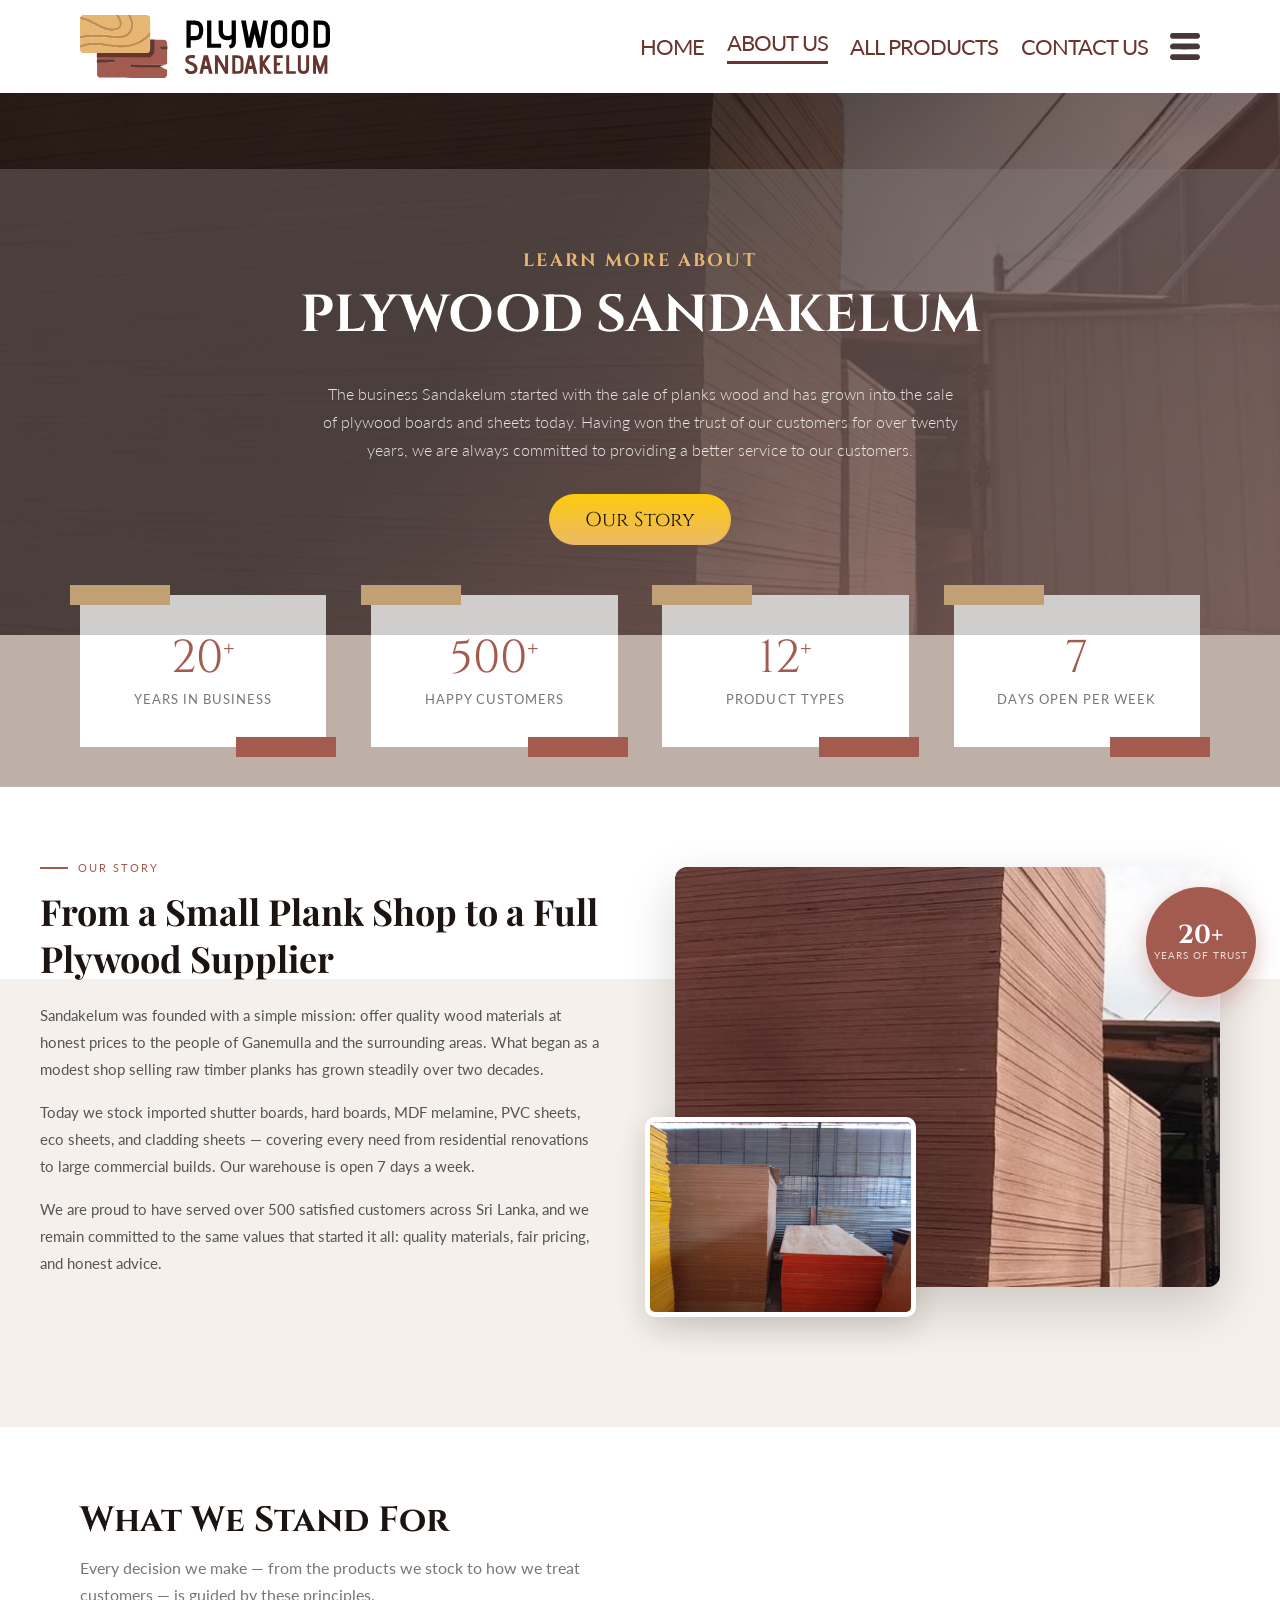
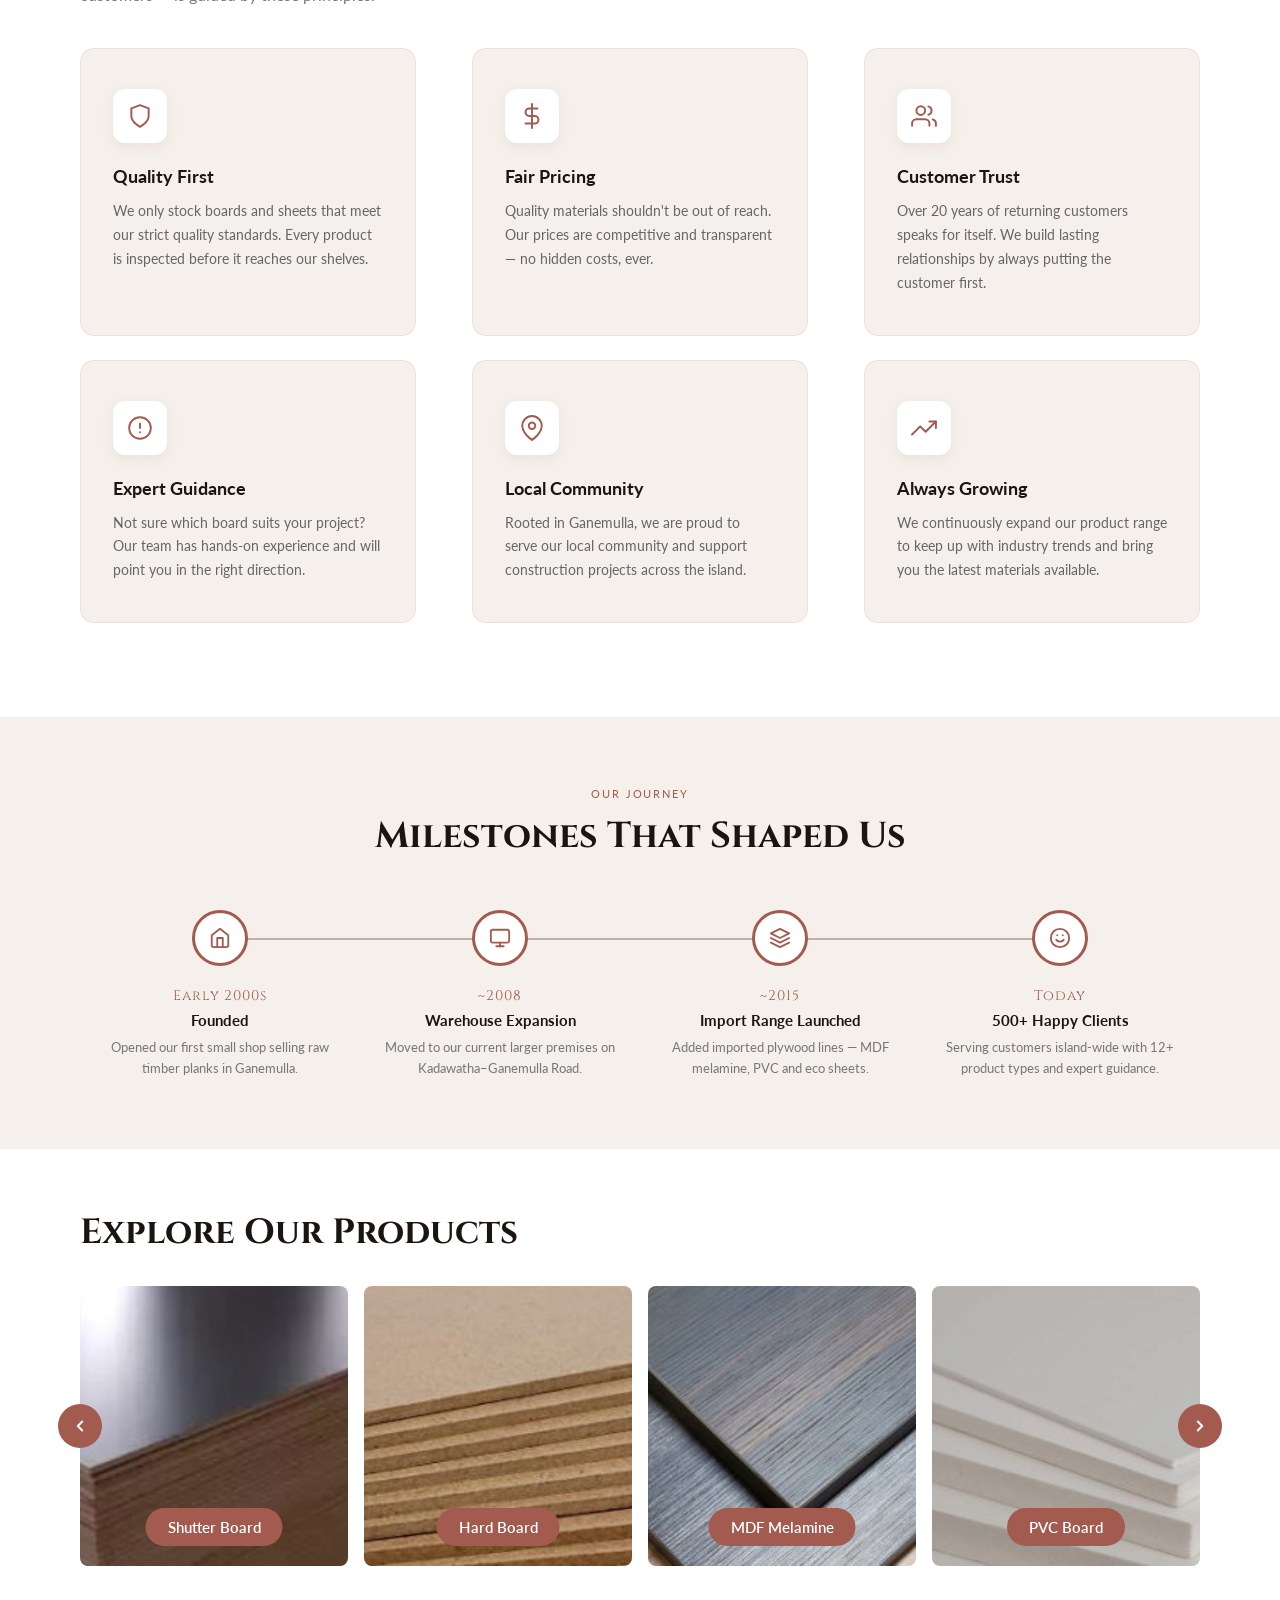
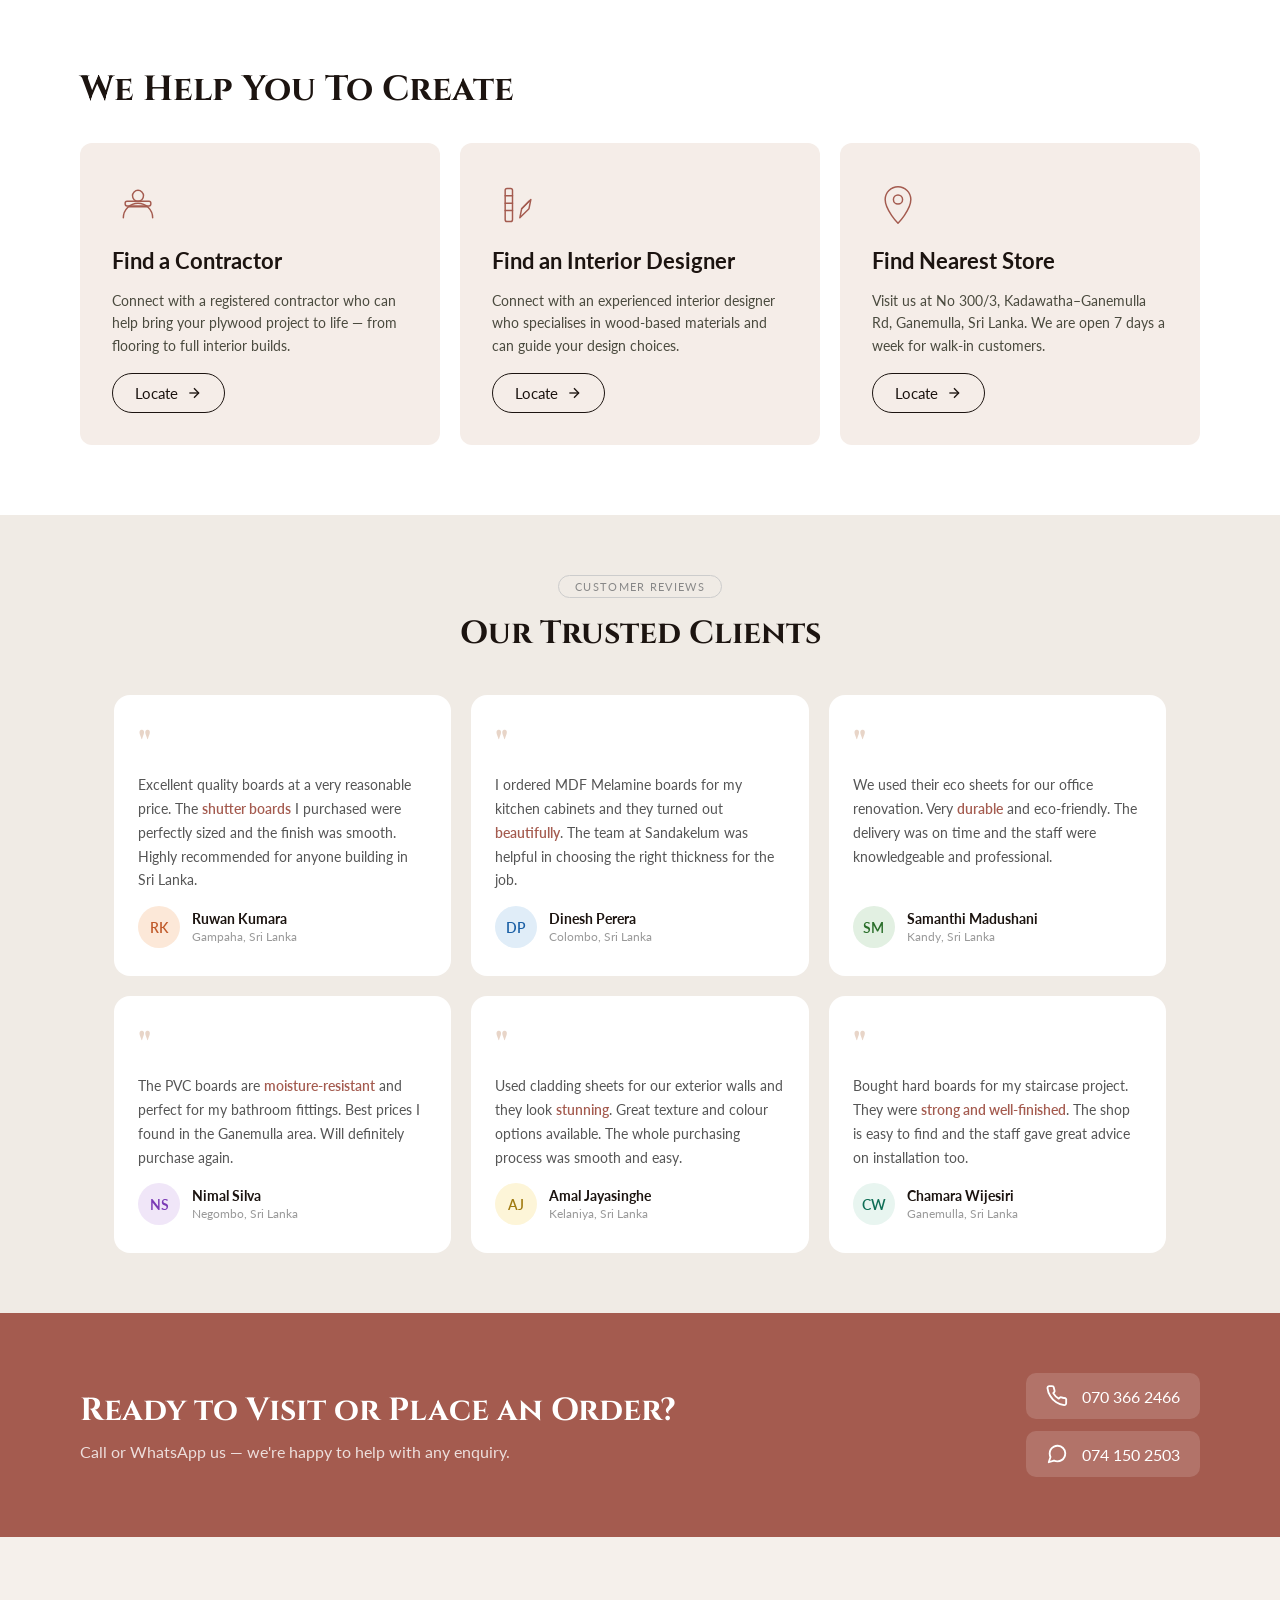
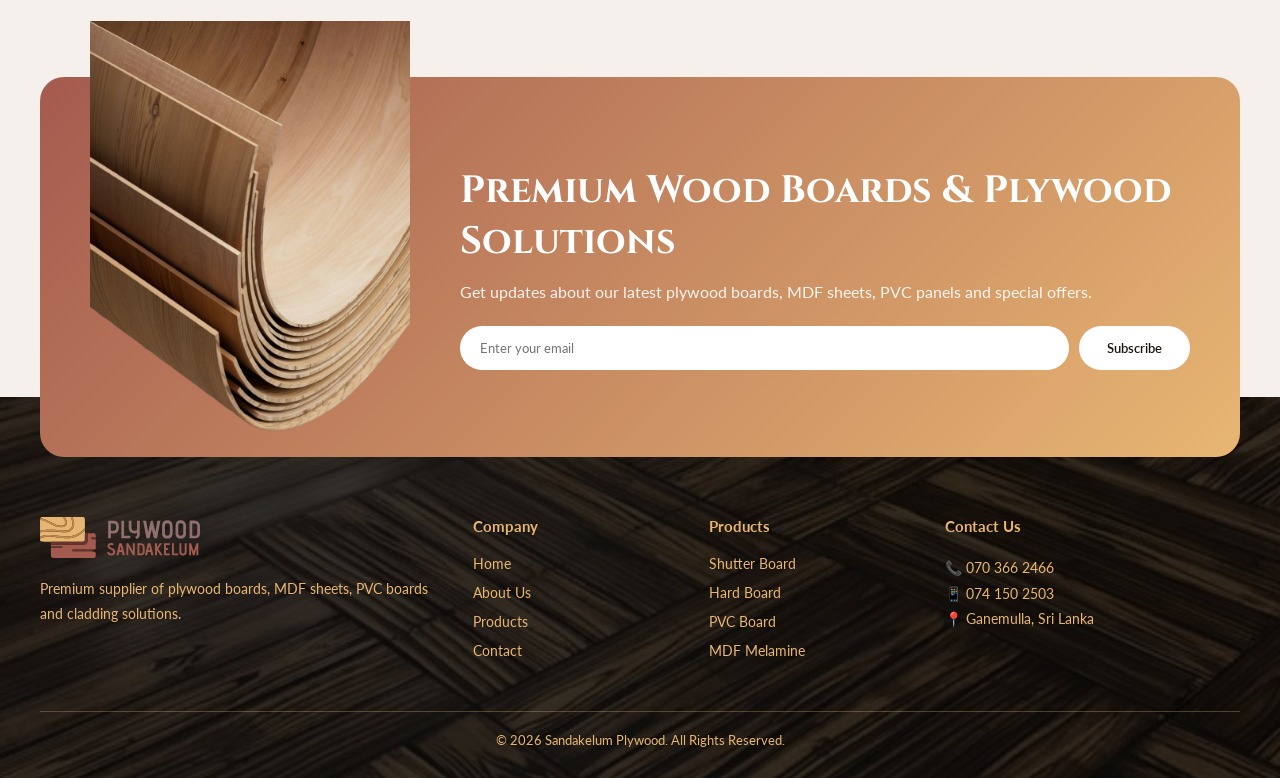
==== about-us.html @ fb245cd4 "latest code." ====
<!doctype html>
<html lang="en">
  <head>
    <meta charset="UTF-8" />
    <meta name="viewport" content="width=device-width, initial-scale=1.0" />
    <title>About Us — Sandakelum Plywood</title>
    <link rel="preconnect" href="https://fonts.googleapis.com" />
    <link rel="preconnect" href="https://fonts.gstatic.com" crossorigin />
    <link
      href="https://fonts.googleapis.com/css2?family=Playfair+Display:wght@500;700&family=Lato:wght@300;400;700&family=Cinzel:wght@600&display=swap"
      rel="stylesheet"
    />
    <link rel="stylesheet" href="common.css" />
    <style>
      :root {
        --font1: "Lato", sans-serif;
        --font2: "Playfair Display", serif;
        --font3: "Cinzel", serif;
        --brown-dark: #1c1410;
        --brown-mid: #a45b4f;
        --brown-light: #beb0a7;
        --gold: #e8b673;
        --gold-bright: #fcc90c;
        --cream: #f5f0eb;
      }
      *,
      *::before,
      *::after {
        box-sizing: border-box;
        margin: 0;
        padding: 0;
      }
      body {
        font-family: var(--font1);
      }
      .wrapper {
        max-width: 1200px;
        margin: 0 auto;
        padding: 0 40px;
      }

      /* ── HEADER (identical to index) ── */
      /* header {
        background: rgba(28, 20, 16, 0.92);
        backdrop-filter: blur(10px);
        -webkit-backdrop-filter: blur(10px);
        position: fixed;
        top: 0;
        left: 0;
        right: 0;
        z-index: 100;
        border-bottom: 1px solid rgba(232, 182, 115, 0.2);
      }
      #headerId {
        display: flex;
        align-items: center;
        justify-content: space-between;
        padding: 14px 40px;
      }
      #logo {
        height: 48px;
      }
      #navMenu {
        display: flex;
        align-items: center;
        gap: 6px;
      }
      #navMenu a {
        font-family: var(--font1);
        font-size: 15px;
        color: rgba(255, 255, 255, 0.78);
        text-decoration: none;
        padding: 8px 16px;
        border-radius: 6px;
        transition:
          color 0.2s,
          background 0.2s;
      }
      #navMenu a:hover {
        color: var(--gold);
        background: rgba(232, 182, 115, 0.1);
      }
      #navMenu a.active {
        color: var(--gold);
      }
      #navMenu img {
        display: none;
        cursor: pointer;
        width: 28px;
      }
      #mobileMenu {
        display: none;
        flex-direction: column;
        background: rgba(28, 20, 16, 0.97);
        padding: 16px 20px 24px;
        border-top: 1px solid rgba(232, 182, 115, 0.15);
      }
      #mobileMenu a {
        font-family: var(--font1);
        font-size: 16px;
        color: rgba(255, 255, 255, 0.82);
        text-decoration: none;
        padding: 12px 0;
        border-bottom: 1px solid rgba(255, 255, 255, 0.06);
        transition: color 0.2s;
      }
      #mobileMenu a:hover {
        color: var(--gold);
      }
      #mobileMenu.open {
        display: flex;
      }
      @media (max-width: 820px) {
        #navMenu a:not(.none) {
          display: none;
        }
        #navMenu img {
          display: block;
        }
        #headerId {
          padding: 14px 20px;
        }
        .wrapper {
          padding: 0 20px;
        }
      } */

      /* ── HERO — matches index head section feel ── */
      #head {
        background: url("images/sandakelum-plywood-wareshouse.jpg") center/cover
          no-repeat;
        position: relative;
      }
      #head::before {
        content: "";
        position: absolute;
        inset: 0;
        background: linear-gradient(
          135deg,
          rgba(28, 20, 16, 0.82) 40%,
          rgba(164, 91, 79, 0.5) 100%
        );
      }
      #navSpacer {
        height: 76px;
      }
      #main {
        padding: 80px 0 90px;
        position: relative;
        z-index: 1;
      }
      #mainId {
        text-align: center;
      }
      #mainId h1 {
        font-size: clamp(28px, 5vw, 52px);
        text-transform: uppercase;
        font-family: var(--font3);
        color: white;
        line-height: 1.3;
      }
      #mainId h1::before {
        content: "Learn More About";
        display: block;
        font-size: clamp(14px, 2vw, 18px);
        color: var(--gold);
        letter-spacing: 0.12em;
        margin-bottom: 10px;
      }
      #mainId > p {
        margin: 30px auto;
        font-family: var(--font1);
        font-weight: 300;
        color: rgba(255, 255, 255, 0.85);
        max-width: 640px;
        line-height: 1.75;
        font-size: 16px;
      }
      #mainId > button {
        background: linear-gradient(#fdca0d, #ebb965);
        padding: 12px 36px;
        border: none;
        border-radius: 30px;
        font-family: var(--font3);
        font-size: 20px;
        cursor: pointer;
        color: var(--brown-dark);
      }

      /* ── STATS BAR ── */
      #fourCard {
        background: var(--brown-light);
      }
      #fourCardId {
        display: flex;
        flex-wrap: wrap;
        justify-content: space-between;
      }
      .cards {
        background: white;
        width: 22%;
        display: flex;
        flex-direction: column;
        align-items: center;
        text-align: center;
        padding: 40px 20px;
        position: relative;
        top: -40px;
      }
      .cards::before {
        content: "";
        position: absolute;
        background: var(--gold);
        width: 100px;
        height: 20px;
        top: -10px;
        left: -10px;
        transition: 1s all;
      }
      .cards::after {
        content: "";
        position: absolute;
        background: var(--brown-mid);
        width: 100px;
        height: 20px;
        bottom: -10px;
        right: -10px;
        transition: 1s all;
      }
      .cards:hover::before {
        width: 280px;
      }
      .cards:hover::after {
        width: 280px;
      }
      .stat-num {
        font-family: var(--font3);
        font-size: 46px;
        color: var(--brown-mid);
        line-height: 1;
        margin-bottom: 6px;
      }
      .stat-num sup {
        font-size: 24px;
      }
      .stat-label {
        font-family: var(--font1);
        font-size: 13px;
        letter-spacing: 0.08em;
        text-transform: uppercase;
        color: #777;
        margin-top: 4px;
      }
      @media (max-width: 1050px) {
        .cards {
          width: 45%;
          margin-bottom: 40px;
        }
      }
      @media (max-width: 550px) {
        .cards {
          width: 95%;
        }
      }

      /* ── OUR STORY — two column (like whyPlywood) ── */
      #ourStory {
        background: linear-gradient(0deg, var(--cream) 70%, white 30%);
        padding-bottom: 60px;
      }
      #ourStoryId {
        display: grid;
        grid-template-columns: 1fr 1fr;
        gap: 70px;
        align-items: center;
        padding: 60px 0;
      }
      .story-eyebrow {
        font-family: var(--font1);
        font-size: 11px;
        letter-spacing: 0.18em;
        text-transform: uppercase;
        color: var(--brown-mid);
        display: flex;
        align-items: center;
        gap: 10px;
        margin-bottom: 14px;
      }
      .story-eyebrow::before {
        content: "";
        display: block;
        width: 28px;
        height: 2px;
        background: var(--brown-mid);
      }
      .story-left h2 {
        font-family: var(--font2);
        font-size: clamp(24px, 3vw, 36px);
        line-height: 1.3;
        margin-bottom: 20px;
        color: var(--brown-dark);
      }
      .story-left p {
        font-family: var(--font1);
        font-size: 15px;
        line-height: 1.8;
        color: #555;
        margin-bottom: 16px;
      }
      .story-right {
        position: relative;
        padding: 20px 20px 20px 0;
      }
      .story-img-main {
        width: 100%;
        border-radius: 12px;
        box-shadow: 0 20px 50px rgba(28, 20, 16, 0.18);
        display: block;
        object-fit: cover;
        height: 420px;
      }
      .story-img-accent {
        position: absolute;
        bottom: -10px;
        left: -30px;
        width: 48%;
        border-radius: 10px;
        border: 5px solid white;
        box-shadow: 0 12px 30px rgba(28, 20, 16, 0.15);
        object-fit: cover;
        height: 200px;
      }
      .story-badge {
        position: absolute;
        top: 40px;
        right: -16px;
        background: var(--brown-mid);
        color: white;
        border-radius: 50%;
        width: 110px;
        height: 110px;
        display: flex;
        flex-direction: column;
        align-items: center;
        justify-content: center;
        box-shadow: 0 8px 24px rgba(164, 91, 79, 0.35);
        text-align: center;
      }
      .story-badge strong {
        font-family: var(--font3);
        font-size: 26px;
        line-height: 1;
      }
      .story-badge span {
        font-family: var(--font1);
        font-size: 10px;
        letter-spacing: 0.1em;
        text-transform: uppercase;
        color: rgba(255, 255, 255, 0.8);
      }
      @media (max-width: 900px) {
        #ourStoryId {
          grid-template-columns: 1fr;
          gap: 50px;
        }
        .story-img-main {
          height: 320px;
        }
        .story-badge {
          right: 10px;
        }
      }

      /* ── WHY PLYWOOD ── */
      #whyCards {
        background: white;
        padding: 70px 0;
      }
      #whyCardsId {
        display: flex;
        flex-wrap: wrap;
        justify-content: space-between;
      }
      .why-card-item {
        background: var(--cream);
        width: 30%;
        display: flex;
        flex-direction: column;
        align-items: flex-start;
        text-align: left;
        padding: 40px 32px;
        border-radius: 14px;
        margin-bottom: 24px;
        border: 1px solid rgba(164, 91, 79, 0.1);
        position: relative;
        overflow: hidden;
        transition:
          transform 0.25s,
          box-shadow 0.25s;
      }
      .why-card-item::after {
        content: "";
        position: absolute;
        bottom: 0;
        left: 0;
        right: 0;
        height: 4px;
        background: linear-gradient(90deg, var(--gold), var(--brown-mid));
        transform: scaleX(0);
        transform-origin: left;
        transition: transform 0.35s;
      }
      .why-card-item:hover {
        transform: translateY(-6px);
        box-shadow: 0 16px 40px rgba(164, 91, 79, 0.12);
      }
      .why-card-item:hover::after {
        transform: scaleX(1);
      }
      .why-icon {
        width: 54px;
        height: 54px;
        border-radius: 12px;
        background: white;
        display: flex;
        align-items: center;
        justify-content: center;
        margin-bottom: 22px;
        box-shadow: 0 4px 12px rgba(164, 91, 79, 0.1);
      }
      .why-icon svg {
        width: 26px;
        height: 26px;
        stroke: var(--brown-mid);
        fill: none;
        stroke-width: 1.8;
        stroke-linecap: round;
        stroke-linejoin: round;
      }
      .why-card-item h3 {
        font-family: var(--font1);
        font-size: 18px;
        font-weight: 700;
        color: var(--brown-dark);
        margin-bottom: 12px;
      }
      .why-card-item p {
        font-family: var(--font1);
        font-size: 14px;
        color: #666;
        line-height: 1.7;
      }
      @media (max-width: 900px) {
        .why-card-item {
          width: 47%;
        }
      }
      @media (max-width: 580px) {
        .why-card-item {
          width: 100%;
        }
      }

      /* ── TIMELINE ── */
      #timeline {
        background: var(--cream);
        padding: 70px 0;
      }
      #timelineInner {
        text-align: center;
      }
      .section-eyebrow-center {
        font-family: var(--font1);
        font-size: 11px;
        letter-spacing: 0.18em;
        text-transform: uppercase;
        color: var(--brown-mid);
        margin-bottom: 12px;
      }
      #timelineInner h1 {
        font-family: var(--font3);
        font-size: clamp(24px, 3vw, 36px);
        color: var(--brown-dark);
        margin-bottom: 50px;
      }
      .tl-track {
        position: relative;
        display: grid;
        grid-template-columns: repeat(4, 1fr);
      }
      .tl-track::before {
        content: "";
        position: absolute;
        top: 28px;
        left: 12.5%;
        right: 12.5%;
        height: 2px;
        background: var(--brown-light);
        z-index: 0;
      }
      .tl-item {
        position: relative;
        z-index: 1;
        display: flex;
        flex-direction: column;
        align-items: center;
        padding: 0 16px;
      }
      .tl-dot {
        width: 56px;
        height: 56px;
        border-radius: 50%;
        background: white;
        border: 3px solid var(--brown-mid);
        display: flex;
        align-items: center;
        justify-content: center;
        margin-bottom: 20px;
        transition:
          background 0.3s,
          border-color 0.3s;
      }
      .tl-dot svg {
        width: 22px;
        height: 22px;
        stroke: var(--brown-mid);
        fill: none;
        stroke-width: 2;
        stroke-linecap: round;
        stroke-linejoin: round;
      }
      .tl-item:hover .tl-dot {
        background: var(--brown-mid);
      }
      .tl-item:hover .tl-dot svg {
        stroke: white;
      }
      .tl-year {
        font-family: var(--font3);
        font-size: 14px;
        color: var(--brown-mid);
        letter-spacing: 0.06em;
        margin-bottom: 6px;
      }
      .tl-title {
        font-family: var(--font1);
        font-size: 15px;
        font-weight: 700;
        color: var(--brown-dark);
        margin-bottom: 8px;
      }
      .tl-desc {
        font-family: var(--font1);
        font-size: 13px;
        color: #777;
        line-height: 1.6;
      }
      @media (max-width: 750px) {
        .tl-track {
          grid-template-columns: 1fr 1fr;
          gap: 36px;
        }
        .tl-track::before {
          display: none;
        }
      }
      @media (max-width: 480px) {
        .tl-track {
          grid-template-columns: 1fr;
        }
      }

      /* ── EXPLORE (same as index slider) ── */
      #exploreProducts {
        background: white;
        padding: 60px 0 50px;
      }
      #exploreProducts > .wrapper > h1 {
        font-family: var(--font3);
        font-size: 35px;
        margin-bottom: 30px;
        color: var(--brown-dark);
      }
      .slider-wrap {
        position: relative;
      }
      .slider-track-outer {
        overflow: hidden;
        border-radius: 4px;
      }
      .slider-track {
        display: flex;
        gap: 16px;
        transition: transform 0.45s ease;
        will-change: transform;
      }
      .slide {
        flex: 0 0 calc(25% - 12px);
        min-width: 0;
        position: relative;
        border-radius: 8px;
        overflow: hidden;
        cursor: pointer;
      }
      .slide img {
        width: 100%;
        height: 280px;
        object-fit: cover;
        display: block;
        transition: transform 0.5s;
      }
      .slide:hover img {
        transform: scale(1.05);
      }
      .slide-label {
        position: absolute;
        bottom: 20px;
        left: 50%;
        transform: translateX(-50%);
        background: var(--brown-mid);
        color: white;
        font-family: var(--font1);
        font-size: 15px;
        font-weight: 600;
        padding: 10px 22px;
        border-radius: 30px;
        white-space: nowrap;
        text-align: center;
      }
      .slider-btn {
        position: absolute;
        top: 50%;
        transform: translateY(-50%);
        width: 44px;
        height: 44px;
        border-radius: 50%;
        background: var(--brown-mid);
        border: none;
        cursor: pointer;
        display: flex;
        align-items: center;
        justify-content: center;
        z-index: 10;
        transition: background 0.2s;
      }
      .slider-btn:hover {
        background: var(--brown-dark);
      }
      .slider-btn.prev {
        left: -22px;
      }
      .slider-btn.next {
        right: -22px;
      }
      .slider-btn svg {
        width: 18px;
        height: 18px;
        fill: none;
        stroke: white;
        stroke-width: 2.5;
        stroke-linecap: round;
        stroke-linejoin: round;
      }
      @media (max-width: 900px) {
        .slide {
          flex: 0 0 calc(50% - 8px);
        }
      }
      @media (max-width: 600px) {
        .slide {
          flex: 0 0 100%;
        }
        .slider-btn.prev {
          left: 4px;
        }
        .slider-btn.next {
          right: 4px;
        }
      }

      /* ── HELP SECTION ── */
      #weHelp {
        background: white;
        padding: 50px 0 70px;
      }
      #weHelp > .wrapper > h1 {
        font-family: var(--font3);
        font-size: 35px;
        margin-bottom: 30px;
        color: var(--brown-dark);
      }
      .help-grid {
        display: flex;
        gap: 20px;
        flex-wrap: wrap;
      }
      .help-card {
        flex: 1;
        min-width: 260px;
        background: #f5ede8;
        border-radius: 12px;
        padding: 36px 32px 32px;
        display: flex;
        flex-direction: column;
        gap: 16px;
        transition: box-shadow 0.25s;
      }
      .help-card:hover {
        box-shadow: 0 8px 28px rgba(164, 91, 79, 0.15);
      }
      .help-icon {
        width: 52px;
        height: 52px;
        display: flex;
        align-items: center;
        justify-content: center;
      }
      .help-icon svg {
        width: 44px;
        height: 44px;
        stroke: var(--brown-mid);
        fill: none;
        stroke-width: 1.6;
        stroke-linecap: round;
        stroke-linejoin: round;
      }
      .help-card h2 {
        font-family: var(--font1);
        font-size: 22px;
        font-weight: 700;
        color: var(--brown-dark);
        line-height: 1.25;
      }
      .help-card p {
        font-family: var(--font1);
        font-size: 14px;
        line-height: 1.6;
        color: #4a4a3e;
        flex: 1;
      }
      .help-btn {
        display: inline-flex;
        align-items: center;
        gap: 8px;
        border: 1.5px solid var(--brown-dark);
        background: transparent;
        color: var(--brown-dark);
        font-family: var(--font1);
        font-size: 15px;
        padding: 10px 22px;
        border-radius: 30px;
        cursor: pointer;
        text-decoration: none;
        width: fit-content;
        transition:
          background 0.2s,
          color 0.2s;
      }
      .help-btn:hover {
        background: var(--brown-dark);
        color: white;
      }
      .help-btn svg {
        width: 16px;
        height: 16px;
        stroke: currentColor;
        fill: none;
        stroke-width: 2;
      }
      @media (max-width: 600px) {
        .help-grid {
          flex-direction: column;
        }
      }

      /* ── TESTIMONIALS ── */
      #testimonials {
        background: #f0ebe5;
        padding: 60px 0;
      }
      .testi-wrap {
        max-width: 1100px;
        margin: 0 auto;
        padding: 0 24px;
      }
      .testi-eyebrow {
        display: flex;
        justify-content: center;
        margin-bottom: 14px;
      }
      .testi-badge {
        font-size: 11px;
        letter-spacing: 0.12em;
        text-transform: uppercase;
        border: 1px solid #ccc;
        color: #888;
        padding: 4px 16px;
        border-radius: 30px;
        font-family: var(--font1);
      }
      .testi-heading {
        text-align: center;
        font-family: var(--font3);
        font-size: 32px;
        font-weight: 700;
        color: var(--brown-dark);
        margin-bottom: 40px;
      }
      .testi-grid {
        display: grid;
        grid-template-columns: repeat(3, 1fr);
        gap: 20px;
      }
      .testi-card {
        background: white;
        border-radius: 16px;
        padding: 28px 24px;
        display: flex;
        flex-direction: column;
        gap: 14px;
      }
      .testi-quote {
        font-size: 36px;
        font-weight: 700;
        color: #e8d5c8;
        line-height: 1;
        font-family: var(--font2);
      }
      .testi-body {
        font-family: var(--font1);
        font-size: 14px;
        line-height: 1.7;
        color: #555;
        flex: 1;
      }
      .testi-body .highlight {
        color: var(--brown-mid);
        font-weight: 600;
      }
      .testi-footer {
        display: flex;
        align-items: center;
        gap: 12px;
        margin-top: auto;
      }
      .testi-av {
        width: 42px;
        height: 42px;
        border-radius: 50%;
        display: flex;
        align-items: center;
        justify-content: center;
        font-size: 14px;
        font-weight: 600;
        font-family: var(--font1);
        flex-shrink: 0;
      }
      .testi-name {
        font-family: var(--font1);
        font-size: 14px;
        font-weight: 700;
        color: var(--brown-dark);
      }
      .testi-handle {
        font-family: var(--font1);
        font-size: 12px;
        color: #999;
        margin-top: 2px;
      }
      @media (max-width: 950px) {
        .testi-grid {
          grid-template-columns: repeat(2, 1fr);
        }
      }
      @media (max-width: 600px) {
        .testi-grid {
          grid-template-columns: 1fr;
        }
      }

      /* ── CTA BANNER ── */
      #ctaBanner {
        background: var(--brown-mid);
        padding: 60px 0;
      }
      #ctaBannerId {
        display: flex;
        align-items: center;
        justify-content: space-between;
        flex-wrap: wrap;
        gap: 30px;
      }
      #ctaBannerId > div > h2 {
        font-family: var(--font3);
        font-size: 32px;
        color: white;
        margin-bottom: 10px;
      }
      #ctaBannerId > div > p {
        font-family: var(--font1);
        font-size: 16px;
        color: rgba(255, 255, 255, 0.8);
      }
      .cta-contacts {
        display: flex;
        flex-direction: column;
        gap: 12px;
      }
      .cta-row {
        display: flex;
        align-items: center;
        gap: 14px;
        background: rgba(255, 255, 255, 0.15);
        border-radius: 10px;
        padding: 12px 20px;
        text-decoration: none;
        color: white;
        transition: background 0.25s;
      }
      .cta-row:hover {
        background: rgba(255, 255, 255, 0.28);
      }
      .cta-row svg {
        width: 22px;
        height: 22px;
        stroke: white;
        fill: none;
        stroke-width: 2;
        stroke-linecap: round;
        stroke-linejoin: round;
        flex-shrink: 0;
      }
      .cta-row span {
        font-family: var(--font1);
        font-size: 16px;
      }
      @media (max-width: 640px) {
        #ctaBannerId {
          flex-direction: column;
          align-items: flex-start;
        }
      }

      /* ── NEWSLETTER (identical to index) ── */
      #newsletter {
        background: var(--cream);
        padding: 80px 20px 0;
      }
      .newsletter-card {
        max-width: 1200px;
        margin: auto;
        background: linear-gradient(135deg, var(--brown-mid), var(--gold));
        border-radius: 24px;
        padding: 50px;
        display: flex;
        align-items: center;
        justify-content: space-between;
        gap: 50px;
        color: white;
        position: relative;
        top: 60px;
        z-index: 10;
        height: 380px;
      }
      .newsletter-image img {
        width: 320px;
        max-width: 100%;
      }
      .newsletter-content {
        flex: 1;
      }
      .newsletter-content h2 {
        font-size: 38px;
        margin-bottom: 15px;
        font-family: var(--font3);
      }
      .newsletter-content p {
        margin-bottom: 25px;
        opacity: 0.9;
        font-family: var(--font1);
      }
      .newsletter-form {
        display: flex;
        gap: 10px;
      }
      .newsletter-form input {
        flex: 1;
        padding: 14px 20px;
        border: none;
        border-radius: 30px;
        outline: none;
        font-family: var(--font1);
      }
      .newsletter-form button {
        padding: 14px 28px;
        border: none;
        border-radius: 30px;
        background: white;
        cursor: pointer;
        font-weight: 600;
        font-family: var(--font1);
        color: var(--brown-dark);
      }
      @media (max-width: 768px) {
        .newsletter-card {
          flex-direction: column;
          text-align: center;
          padding: 30px;
          height: auto;
        }
        .newsletter-form {
          flex-direction: column;
        }
        .newsletter-image {
          display: none;
        }
      }

      /* ── FOOTER (identical to index) ── */
      .modern-footer {
        background: url("images/plywood-dark-bg.jpg") center/cover no-repeat;
        color: var(--gold);
        padding: 120px 40px 30px;
      }
      .footer-grid {
        max-width: 1200px;
        margin: auto;
        display: grid;
        grid-template-columns: 2fr 1fr 1fr 1.5fr;
        gap: 40px;
      }
      .footer-grid h4 {
        margin-bottom: 20px;
        font-family: var(--font1);
        font-size: 15px;
      }
      .footer-grid a {
        display: block;
        color: var(--gold);
        text-decoration: none;
        margin-bottom: 12px;
        font-family: var(--font1);
        font-size: 14px;
      }
      .footer-grid p {
        color: var(--gold);
        line-height: 1.8;
        font-family: var(--font1);
        font-size: 14px;
      }
      .footer-logo {
        width: 160px;
        margin-bottom: 15px;
      }
      .footer-bottom {
        max-width: 1200px;
        margin: 40px auto 0;
        padding-top: 20px;
        border-top: 1px solid rgba(232, 182, 115, 0.3);
        text-align: center;
        color: var(--gold);
        font-family: var(--font1);
        font-size: 13px;
      }
      @media (max-width: 768px) {
        .footer-grid {
          grid-template-columns: 1fr;
          text-align: center;
        }
      }
    </style>
  </head>
  <body>
    <!-- ══ HEADER ══ -->
    <header>
      <div id="headerId" class="wrapper">
        <img id="logo" src="images/logo.svg" alt="Logo" />
        <div id="menu">
          <nav id="navMenu">
            <a class="none" href="index.html"> Home </a>
            <a class="active none" href="about-us.html">About Us</a>
            <a class="none" href="all-products.html">All Products</a>
            <a class="none" href="contact-us.html">Contact Us</a>
            <img src="images/menu.svg" alt="Menu" />
          </nav>
        </div>
      </div>
    </header>

    <!-- ══ HERO ══ -->
    <section id="head">
      <div id="navSpacer"></div>
      <div id="main">
        <div id="mainId" class="wrapper">
          <h1>Plywood Sandakelum</h1>
          <p>
            The business Sandakelum started with the sale of planks wood and has
            grown into the sale of plywood boards and sheets today. Having won
            the trust of our customers for over twenty years, we are always
            committed to providing a better service to our customers.
          </p>
          <button>Our Story</button>
        </div>
      </div>
    </section>

    <!-- ══ STATS (four-card style from index) ══ -->
    <section id="fourCard">
      <div id="fourCardId" class="wrapper">
        <div class="cards">
          <div class="stat-num">20<sup>+</sup></div>
          <div class="stat-label">Years in Business</div>
        </div>
        <div class="cards">
          <div class="stat-num">500<sup>+</sup></div>
          <div class="stat-label">Happy Customers</div>
        </div>
        <div class="cards">
          <div class="stat-num">12<sup>+</sup></div>
          <div class="stat-label">Product Types</div>
        </div>
        <div class="cards">
          <div class="stat-num">7</div>
          <div class="stat-label">Days Open Per Week</div>
        </div>
      </div>
    </section>

    <!-- ══ OUR STORY (like whyPlywood two-column) ══ -->
    <section id="ourStory">
      <div id="ourStoryId" class="wrapper">
        <div class="story-left">
          <div class="story-eyebrow">Our Story</div>
          <h2>From a Small Plank Shop to a Full Plywood Supplier</h2>
          <p>
            Sandakelum was founded with a simple mission: offer quality wood
            materials at honest prices to the people of Ganemulla and the
            surrounding areas. What began as a modest shop selling raw timber
            planks has grown steadily over two decades.
          </p>
          <p>
            Today we stock imported shutter boards, hard boards, MDF melamine,
            PVC sheets, eco sheets, and cladding sheets — covering every need
            from residential renovations to large commercial builds. Our
            warehouse is open 7 days a week.
          </p>
          <p>
            We are proud to have served over 500 satisfied customers across Sri
            Lanka, and we remain committed to the same values that started it
            all: quality materials, fair pricing, and honest advice.
          </p>
        </div>
        <div class="story-right">
          <img
            class="story-img-main"
            src="images/sandakelum-plywood-wareshouse.jpg"
            alt="Sandakelum warehouse"
          />
          <img
            class="story-img-accent"
            src="images/warehouse-1.jpg"
            alt="Plywood boards"
          />
          <div class="story-badge">
            <strong>20+</strong>
            <span>Years of Trust</span>
          </div>
        </div>
      </div>
    </section>

    <!-- ══ WHY CHOOSE US — card grid (like home's four-use-cases) ══ -->
    <section id="whyCards">
      <div class="wrapper">
        <h1
          style="
            font-family: var(--font3);
            font-size: 35px;
            margin-bottom: 10px;
            color: var(--brown-dark);
          "
        >
          What We Stand For
        </h1>
        <p
          style="
            font-family: var(--font1);
            color: #777;
            margin-bottom: 40px;
            max-width: 540px;
            line-height: 1.7;
          "
        >
          Every decision we make — from the products we stock to how we treat
          customers — is guided by these principles.
        </p>
        <div id="whyCardsId">
          <div class="why-card-item">
            <div class="why-icon">
              <svg viewBox="0 0 24 24">
                <path d="M12 22s8-4 8-10V5l-8-3-8 3v7c0 6 8 10 8 10z" />
              </svg>
            </div>
            <h3>Quality First</h3>
            <p>
              We only stock boards and sheets that meet our strict quality
              standards. Every product is inspected before it reaches our
              shelves.
            </p>
          </div>
          <div class="why-card-item">
            <div class="why-icon">
              <svg viewBox="0 0 24 24">
                <line x1="12" y1="1" x2="12" y2="23" />
                <path d="M17 5H9.5a3.5 3.5 0 0 0 0 7h5a3.5 3.5 0 0 1 0 7H6" />
              </svg>
            </div>
            <h3>Fair Pricing</h3>
            <p>
              Quality materials shouldn't be out of reach. Our prices are
              competitive and transparent — no hidden costs, ever.
            </p>
          </div>
          <div class="why-card-item">
            <div class="why-icon">
              <svg viewBox="0 0 24 24">
                <path d="M17 21v-2a4 4 0 0 0-4-4H5a4 4 0 0 0-4 4v2" />
                <circle cx="9" cy="7" r="4" />
                <path d="M23 21v-2a4 4 0 0 0-3-3.87" />
                <path d="M16 3.13a4 4 0 0 1 0 7.75" />
              </svg>
            </div>
            <h3>Customer Trust</h3>
            <p>
              Over 20 years of returning customers speaks for itself. We build
              lasting relationships by always putting the customer first.
            </p>
          </div>
          <div class="why-card-item">
            <div class="why-icon">
              <svg viewBox="0 0 24 24">
                <circle cx="12" cy="12" r="10" />
                <line x1="12" y1="8" x2="12" y2="12" />
                <line x1="12" y1="16" x2="12.01" y2="16" />
              </svg>
            </div>
            <h3>Expert Guidance</h3>
            <p>
              Not sure which board suits your project? Our team has hands-on
              experience and will point you in the right direction.
            </p>
          </div>
          <div class="why-card-item">
            <div class="why-icon">
              <svg viewBox="0 0 24 24">
                <path d="M21 10c0 7-9 13-9 13s-9-6-9-13a9 9 0 0 1 18 0z" />
                <circle cx="12" cy="10" r="3" />
              </svg>
            </div>
            <h3>Local Community</h3>
            <p>
              Rooted in Ganemulla, we are proud to serve our local community and
              support construction projects across the island.
            </p>
          </div>
          <div class="why-card-item">
            <div class="why-icon">
              <svg viewBox="0 0 24 24">
                <polyline points="23 6 13.5 15.5 8.5 10.5 1 18" />
                <polyline points="17 6 23 6 23 12" />
              </svg>
            </div>
            <h3>Always Growing</h3>
            <p>
              We continuously expand our product range to keep up with industry
              trends and bring you the latest materials available.
            </p>
          </div>
        </div>
      </div>
    </section>

    <!-- ══ TIMELINE ══ -->
    <section id="timeline">
      <div id="timelineInner" class="wrapper">
        <div class="section-eyebrow-center">Our Journey</div>
        <h1>Milestones That Shaped Us</h1>
        <div class="tl-track">
          <div class="tl-item">
            <div class="tl-dot">
              <svg viewBox="0 0 24 24">
                <path d="M3 9l9-7 9 7v11a2 2 0 0 1-2 2H5a2 2 0 0 1-2-2z" />
                <polyline points="9 22 9 12 15 12 15 22" />
              </svg>
            </div>
            <div class="tl-year">Early 2000s</div>
            <div class="tl-title">Founded</div>
            <div class="tl-desc">
              Opened our first small shop selling raw timber planks in
              Ganemulla.
            </div>
          </div>
          <div class="tl-item">
            <div class="tl-dot">
              <svg viewBox="0 0 24 24">
                <rect x="2" y="3" width="20" height="14" rx="2" />
                <line x1="8" y1="21" x2="16" y2="21" />
                <line x1="12" y1="17" x2="12" y2="21" />
              </svg>
            </div>
            <div class="tl-year">~2008</div>
            <div class="tl-title">Warehouse Expansion</div>
            <div class="tl-desc">
              Moved to our current larger premises on Kadawatha–Ganemulla Road.
            </div>
          </div>
          <div class="tl-item">
            <div class="tl-dot">
              <svg viewBox="0 0 24 24">
                <path d="M12 2L2 7l10 5 10-5-10-5z" />
                <path d="M2 17l10 5 10-5" />
                <path d="M2 12l10 5 10-5" />
              </svg>
            </div>
            <div class="tl-year">~2015</div>
            <div class="tl-title">Import Range Launched</div>
            <div class="tl-desc">
              Added imported plywood lines — MDF melamine, PVC and eco sheets.
            </div>
          </div>
          <div class="tl-item">
            <div class="tl-dot">
              <svg viewBox="0 0 24 24">
                <circle cx="12" cy="12" r="10" />
                <path d="M8 14s1.5 2 4 2 4-2 4-2" />
                <line x1="9" y1="9" x2="9.01" y2="9" />
                <line x1="15" y1="9" x2="15.01" y2="9" />
              </svg>
            </div>
            <div class="tl-year">Today</div>
            <div class="tl-title">500+ Happy Clients</div>
            <div class="tl-desc">
              Serving customers island-wide with 12+ product types and expert
              guidance.
            </div>
          </div>
        </div>
      </div>
    </section>

    <!-- ══ EXPLORE PRODUCTS SLIDER ══ -->
    <section id="exploreProducts">
      <div class="wrapper">
        <h1>Explore Our Products</h1>
        <div class="slider-wrap">
          <div class="slider-track-outer">
            <div class="slider-track" id="sliderTrack">
              <div class="slide">
                <img src="images/shutter-board.jpg" alt="Shutter Board" /><span
                  class="slide-label"
                  >Shutter Board</span
                >
              </div>
              <div class="slide">
                <img src="images/hard-board.jpg" alt="Hard Board" /><span
                  class="slide-label"
                  >Hard Board</span
                >
              </div>
              <div class="slide">
                <img src="images/mdf-melamine.jpg" alt="MDF Melamine" /><span
                  class="slide-label"
                  >MDF Melamine</span
                >
              </div>
              <div class="slide">
                <img src="images/pvc-board.jpg" alt="PVC Board" /><span
                  class="slide-label"
                  >PVC Board</span
                >
              </div>
              <div class="slide">
                <img src="images/eco-sheet.jpg" alt="Eco Sheets" /><span
                  class="slide-label"
                  >Eco Sheets</span
                >
              </div>
              <div class="slide">
                <img
                  src="images/cladding-sheet.jpg"
                  alt="Cladding Sheet"
                /><span class="slide-label">Cladding Sheet</span>
              </div>
            </div>
          </div>
          <button class="slider-btn prev" id="prevBtn" aria-label="Previous">
            <svg viewBox="0 0 24 24"><polyline points="15 18 9 12 15 6" /></svg>
          </button>
          <button class="slider-btn next" id="nextBtn" aria-label="Next">
            <svg viewBox="0 0 24 24"><polyline points="9 6 15 12 9 18" /></svg>
          </button>
        </div>
      </div>
    </section>

    <!-- ══ WE HELP YOU ══ -->
    <section id="weHelp">
      <div class="wrapper">
        <h1>We Help You To Create</h1>
        <div class="help-grid">
          <div class="help-card">
            <div class="help-icon">
              <svg viewBox="0 0 48 48">
                <circle cx="24" cy="14" r="6" />
                <path d="M8 38c0-8.8 7.2-16 16-16s16 7.2 16 16" />
                <path d="M14 26h20" />
                <rect x="10" y="20" width="28" height="5" rx="2" />
              </svg>
            </div>
            <h2>Find a Contractor</h2>
            <p>
              Connect with a registered contractor who can help bring your
              plywood project to life — from flooring to full interior builds.
            </p>
            <a href="contact-us.html" class="help-btn"
              >Locate
              <svg viewBox="0 0 24 24">
                <line x1="5" y1="12" x2="19" y2="12" />
                <polyline points="12 5 19 12 12 19" /></svg
            ></a>
          </div>
          <div class="help-card">
            <div class="help-icon">
              <svg viewBox="0 0 48 48">
                <rect x="10" y="6" width="8" height="36" rx="2" />
                <line x1="10" y1="14" x2="18" y2="14" />
                <line x1="10" y1="22" x2="18" y2="22" />
                <line x1="10" y1="30" x2="18" y2="30" />
                <path d="M26 38l2-10 10-10-2 10z" />
                <line x1="28" y1="28" x2="36" y2="20" />
              </svg>
            </div>
            <h2>Find an Interior Designer</h2>
            <p>
              Connect with an experienced interior designer who specialises in
              wood-based materials and can guide your design choices.
            </p>
            <a href="contact-us.html" class="help-btn"
              >Locate
              <svg viewBox="0 0 24 24">
                <line x1="5" y1="12" x2="19" y2="12" />
                <polyline points="12 5 19 12 12 19" /></svg
            ></a>
          </div>
          <div class="help-card">
            <div class="help-icon">
              <svg viewBox="0 0 48 48">
                <path
                  d="M24 4C16.3 4 10 10.3 10 18c0 11.3 14 26 14 26s14-14.7 14-26c0-7.7-6.3-14-14-14z"
                />
                <circle cx="24" cy="18" r="5" />
              </svg>
            </div>
            <h2>Find Nearest Store</h2>
            <p>
              Visit us at No 300/3, Kadawatha–Ganemulla Rd, Ganemulla, Sri
              Lanka. We are open 7 days a week for walk-in customers.
            </p>
            <a href="contact-us.html" class="help-btn"
              >Locate
              <svg viewBox="0 0 24 24">
                <line x1="5" y1="12" x2="19" y2="12" />
                <polyline points="12 5 19 12 12 19" /></svg
            ></a>
          </div>
        </div>
      </div>
    </section>

    <!-- ══ TESTIMONIALS ══ -->
    <section id="testimonials">
      <div class="testi-wrap">
        <div class="testi-eyebrow">
          <span class="testi-badge">Customer Reviews</span>
        </div>
        <h2 class="testi-heading">Our Trusted Clients</h2>
        <div class="testi-grid">
          <div class="testi-card">
            <div class="testi-quote">"</div>
            <p class="testi-body">
              Excellent quality boards at a very reasonable price. The
              <span class="highlight">shutter boards</span> I purchased were
              perfectly sized and the finish was smooth. Highly recommended for
              anyone building in Sri Lanka.
            </p>
            <div class="testi-footer">
              <div class="testi-av" style="background: #fce8d8; color: #c05a2a">
                RK
              </div>
              <div>
                <div class="testi-name">Ruwan Kumara</div>
                <div class="testi-handle">Gampaha, Sri Lanka</div>
              </div>
            </div>
          </div>
          <div class="testi-card">
            <div class="testi-quote">"</div>
            <p class="testi-body">
              I ordered MDF Melamine boards for my kitchen cabinets and they
              turned out <span class="highlight">beautifully</span>. The team at
              Sandakelum was helpful in choosing the right thickness for the
              job.
            </p>
            <div class="testi-footer">
              <div class="testi-av" style="background: #e0edf8; color: #1a5fa5">
                DP
              </div>
              <div>
                <div class="testi-name">Dinesh Perera</div>
                <div class="testi-handle">Colombo, Sri Lanka</div>
              </div>
            </div>
          </div>
          <div class="testi-card">
            <div class="testi-quote">"</div>
            <p class="testi-body">
              We used their eco sheets for our office renovation. Very
              <span class="highlight">durable</span> and eco-friendly. The
              delivery was on time and the staff were knowledgeable and
              professional.
            </p>
            <div class="testi-footer">
              <div class="testi-av" style="background: #e2f0e2; color: #2a6e2a">
                SM
              </div>
              <div>
                <div class="testi-name">Samanthi Madushani</div>
                <div class="testi-handle">Kandy, Sri Lanka</div>
              </div>
            </div>
          </div>
          <div class="testi-card">
            <div class="testi-quote">"</div>
            <p class="testi-body">
              The PVC boards are
              <span class="highlight">moisture-resistant</span> and perfect for
              my bathroom fittings. Best prices I found in the Ganemulla area.
              Will definitely purchase again.
            </p>
            <div class="testi-footer">
              <div class="testi-av" style="background: #f0e6f8; color: #7a3ab5">
                NS
              </div>
              <div>
                <div class="testi-name">Nimal Silva</div>
                <div class="testi-handle">Negombo, Sri Lanka</div>
              </div>
            </div>
          </div>
          <div class="testi-card">
            <div class="testi-quote">"</div>
            <p class="testi-body">
              Used cladding sheets for our exterior walls and they look
              <span class="highlight">stunning</span>. Great texture and colour
              options available. The whole purchasing process was smooth and
              easy.
            </p>
            <div class="testi-footer">
              <div class="testi-av" style="background: #fdf5d8; color: #a07a10">
                AJ
              </div>
              <div>
                <div class="testi-name">Amal Jayasinghe</div>
                <div class="testi-handle">Kelaniya, Sri Lanka</div>
              </div>
            </div>
          </div>
          <div class="testi-card">
            <div class="testi-quote">"</div>
            <p class="testi-body">
              Bought hard boards for my staircase project. They were
              <span class="highlight">strong and well-finished</span>. The shop
              is easy to find and the staff gave great advice on installation
              too.
            </p>
            <div class="testi-footer">
              <div class="testi-av" style="background: #e8f5f0; color: #0f6e56">
                CW
              </div>
              <div>
                <div class="testi-name">Chamara Wijesiri</div>
                <div class="testi-handle">Ganemulla, Sri Lanka</div>
              </div>
            </div>
          </div>
        </div>
      </div>
    </section>

    <!-- ══ CTA BANNER ══ -->
    <section id="ctaBanner">
      <div id="ctaBannerId" class="wrapper">
        <div>
          <h2>Ready to Visit or Place an Order?</h2>
          <p>Call or WhatsApp us — we're happy to help with any enquiry.</p>
        </div>
        <div class="cta-contacts">
          <a href="tel:0703662466" class="cta-row">
            <svg viewBox="0 0 24 24">
              <path
                d="M22 16.92v3a2 2 0 0 1-2.18 2 19.79 19.79 0 0 1-8.63-3.07A19.5 19.5 0 0 1 4.69 12a19.79 19.79 0 0 1-3.07-8.67A2 2 0 0 1 3.6 1.27h3a2 2 0 0 1 2 1.72c.127.96.361 1.903.7 2.81a2 2 0 0 1-.45 2.11L7.91 8.91a16 16 0 0 0 6 6l.91-.91a2 2 0 0 1 2.11-.45c.907.339 1.85.573 2.81.7A2 2 0 0 1 22 16.92z"
              />
            </svg>
            <span>070 366 2466</span>
          </a>
          <a href="https://wa.me/94741502503" class="cta-row">
            <svg viewBox="0 0 24 24">
              <path
                d="M21 11.5a8.38 8.38 0 0 1-.9 3.8 8.5 8.5 0 0 1-7.6 4.7 8.38 8.38 0 0 1-3.8-.9L3 21l1.9-5.7a8.38 8.38 0 0 1-.9-3.8 8.5 8.5 0 0 1 4.7-7.6 8.38 8.38 0 0 1 3.8-.9h.5a8.48 8.48 0 0 1 8 8v.5z"
              />
            </svg>
            <span>074 150 2503</span>
          </a>
        </div>
      </div>
    </section>

    <!-- ══ NEWSLETTER ══ -->
    <section id="newsletter">
      <div class="newsletter-card">
        <div class="newsletter-image">
          <img src="images/imagebg.png" alt="Wood Boards" />
        </div>
        <div class="newsletter-content">
          <h2>Premium Wood Boards & Plywood Solutions</h2>
          <p>
            Get updates about our latest plywood boards, MDF sheets, PVC panels
            and special offers.
          </p>
          <form class="newsletter-form">
            <input type="email" placeholder="Enter your email" />
            <button type="submit">Subscribe</button>
          </form>
        </div>
      </div>
    </section>

    <!-- ══ FOOTER ══ -->
    <footer class="modern-footer">
      <div class="footer-grid">
        <div>
          <img src="images/logo2.svg" alt="Logo" class="footer-logo" />
          <p>
            Premium supplier of plywood boards, MDF sheets, PVC boards and
            cladding solutions.
          </p>
        </div>
        <div>
          <h4>Company</h4>
          <a href="index.html">Home</a>
          <a href="about-us.html">About Us</a>
          <a href="all-products.html">Products</a>
          <a href="contact-us.html">Contact</a>
        </div>
        <div>
          <h4>Products</h4>
          <a href="#">Shutter Board</a>
          <a href="#">Hard Board</a>
          <a href="#">PVC Board</a>
          <a href="#">MDF Melamine</a>
        </div>
        <div>
          <h4>Contact Us</h4>
          <p>📞 070 366 2466</p>
          <p>📱 074 150 2503</p>
          <p>📍 Ganemulla, Sri Lanka</p>
        </div>
      </div>
      <div class="footer-bottom">
        <p>© 2026 Sandakelum Plywood. All Rights Reserved.</p>
      </div>
    </footer>

    <script>
      // Mobile menu toggle
      const menuToggle = document.getElementById("menuToggle");
      const mobileMenu = document.getElementById("mobileMenu");
      menuToggle.addEventListener("click", () =>
        mobileMenu.classList.toggle("open"),
      );

      // Product slider
      const track = document.getElementById("sliderTrack");
      const prevBtn = document.getElementById("prevBtn");
      const nextBtn = document.getElementById("nextBtn");
      let current = 0;
      function getVisible() {
        if (window.innerWidth <= 600) return 1;
        if (window.innerWidth <= 900) return 2;
        return 4;
      }
      function maxIndex() {
        return Math.max(0, track.children.length - getVisible());
      }
      function updateSlider() {
        const slideWidth = track.children[0].offsetWidth + 16;
        track.style.transform = `translateX(-${current * slideWidth}px)`;
        prevBtn.style.opacity = current === 0 ? "0.4" : "1";
        nextBtn.style.opacity = current >= maxIndex() ? "0.4" : "1";
      }
      prevBtn.addEventListener("click", () => {
        if (current > 0) {
          current--;
          updateSlider();
        }
      });
      nextBtn.addEventListener("click", () => {
        if (current < maxIndex()) {
          current++;
          updateSlider();
        }
      });
      window.addEventListener("resize", () => {
        current = Math.min(current, maxIndex());
        updateSlider();
      });
      updateSlider();
    </script>
  </body>
</html>
---- common.css ----
/* Fonts */

@font-face {
    font-family: "DalleSetFont";
    src: url(fonts/DalleSet-Regular.ttf);
}
@font-face {
    font-family: "QuanFont";
    src: url(fonts/Fontspring-DEMO-quanprorslim-regular.ttf);
}
@font-face {
    font-family: "Galette";
    src: url(fonts/galette-med.ttf);
}
@font-face {
    font-family: "Weltron";
    src: url(fonts/Weltron\ Regular.ttf);
}

:root{
    --font1: "DalleSetFont";
    --font2: "QuanFont";
    --font3: "Galette";
    --font4: "Weltron";
}

/* Common */

*{
    margin: 0;
    padding: 0;
    box-sizing: border-box;
}
.wrapper{
    width: 1200px;
    margin: 0 auto;
}

/* Header */

#main{
    background: #837d7d61;
    padding: 100px 0;
}
header{
    padding: 15px 0;
    background: rgba(255,255,255,0.9);
}
#headerId{
    display: flex;
    justify-content: space-between;
    align-items: center;
}
#menu{
    width: 50%;
}
#navMenu{
    width: 100%;
    display: flex;
    justify-content: space-between;
    align-items: center;
}
#logo{
    width: 250px;
}
#navMenu >img{
    width: 30px;
}
#navMenu >a{
    text-decoration: none;
    font-size: 22px;
    text-transform: uppercase;
    font-family: var(--font1);
    color: #6B352E;
    letter-spacing: -1px;
}
.active{
    border-bottom: 3px solid #6B352E;
    padding-bottom: 5px;
}

/* Card with animations */

.boards::before{
    content: "";
    position: absolute;
    background: #E8B673;
    width: 0;
    height: 29px;
    left: 27px;
    transition: 1s all;
}
.boards{
    width: fit-content;
    position: relative;
    margin: 0 10px 20px 10px;
}
.boards:hover:before{
    width: 293px;
    z-index: 0;
}           
.boards >h2{
    position: relative;
    margin-left: 40px;
    padding-left: 20px;
    border-bottom: 7px solid #A45B4F;
    z-index: 1;
    font-family: var(--font4);
    letter-spacing: 4px;
    font-size: 22px;
}
.boards >img{
    width: 100%;
}
.fixCol{
    position: absolute;
    width: 20px;
    height: 60px;
    background: #E8B673;
    left: 20px;
    top: 0px;
}


/* Footer */

#footer{
    background: url("images/plywood-dark-bg.jpg");
    background-repeat: no-repeat;
    background-position: center;
    background-size: cover;
    padding: 80px 0 60px 0;
    /* margin-top: -100px; */
}

#footerId{
    display: flex;
    justify-content: space-between;
}
#footerMenu{
    display: flex;
    flex-direction: column;
}
.fRows{
    display: flex;
    align-items: center;
    margin-bottom: 10px;
    width: 100%;
}
#fLogo{
    width: 200px;
}
#fLogoDiv{
    width: 40%;
}
#footerMenu{
    width: 30%;
}
#fContactDiv{
    width: 20%;
    display: flex;
    flex-direction: column;
    align-items: flex-end;
}
#fLogoDiv >p{
    color: #BEB0A7;
    font-family: var(--font1);
    margin: 15px 0;
}
#footerMenu >a{
    font-family: var(--font1);
    margin-bottom: 20px;
    color: #BEB0A7;
    text-decoration: none;
    text-transform: uppercase;
    font-size: 18px;
}
.fRows >p{
    color: #BEB0A7;
    font-size: 16px;
    font-family: var(--font1);
}
.fRows >img{
    margin-right: 20px;
}
#topButton{
    display: flex;
    flex-direction: column;
    align-items: flex-start;
    position: relative;
}
#triangle{
    border: 50px solid #A57B4A;
    border-bottom-color: transparent;
    border-right-color: transparent;
    border-top: none;
    rotate: 45deg;
    margin-top: 60px;
}
#topButton >span{
    position: absolute;
    color: #A57B4A;
    font-size: 20px;
    font-family: var(--font1);
    text-transform: uppercase;
    top: 70px;
}

/* Media Query */

@media screen and (max-width:1250px) {
    
    /* Common */
    .wrapper{
        width: 96%;
    }
}

@media screen and (max-width:1200px) {
    #fContactDiv{
        width: 30%;
    }
}

@media screen and (max-width:950px) {
    .none{
        display: none;
    }
    #navMenu{
        justify-content: flex-end;
    }
}

@media screen and (max-width:650px) {
    #footerId{
        flex-wrap: wrap;
    }
    #fLogoDiv{
        width: 100%;
        display: flex;
        flex-direction: column;
        align-items: center;
        margin-bottom: 30px;
    }
    #footerMenu{
        width: 40%;
    }
    #fContactDiv{
        width: 40%;
    }
}

@media screen and (max-width:450px) {
    .boards:hover:before{
        width: 165px;
        height: 27px;
    }
    .boards >h2{
        font-size: 17px;
        text-align: left;
    }
}

@media screen and (max-width:400px) {
    #footerMenu{
        width: 100%;
        align-items: center;
    }
    #fContactDiv{
        width: 100%;
        align-items: center;
    }
    .fRows{
        flex-direction: column;
        align-items: center;
        justify-content: center;
        margin-bottom: 30px;
        text-align: center;
    }
    .fRows >img{
        margin-right: 0;
        margin-bottom: 10px;
    }
}

@media screen and (max-width:300px) {
    #headerId{
        flex-direction: column;
        align-items: center;
    }
    #navMenu{
        justify-content: center;
        margin-top: 15px;
    }
}
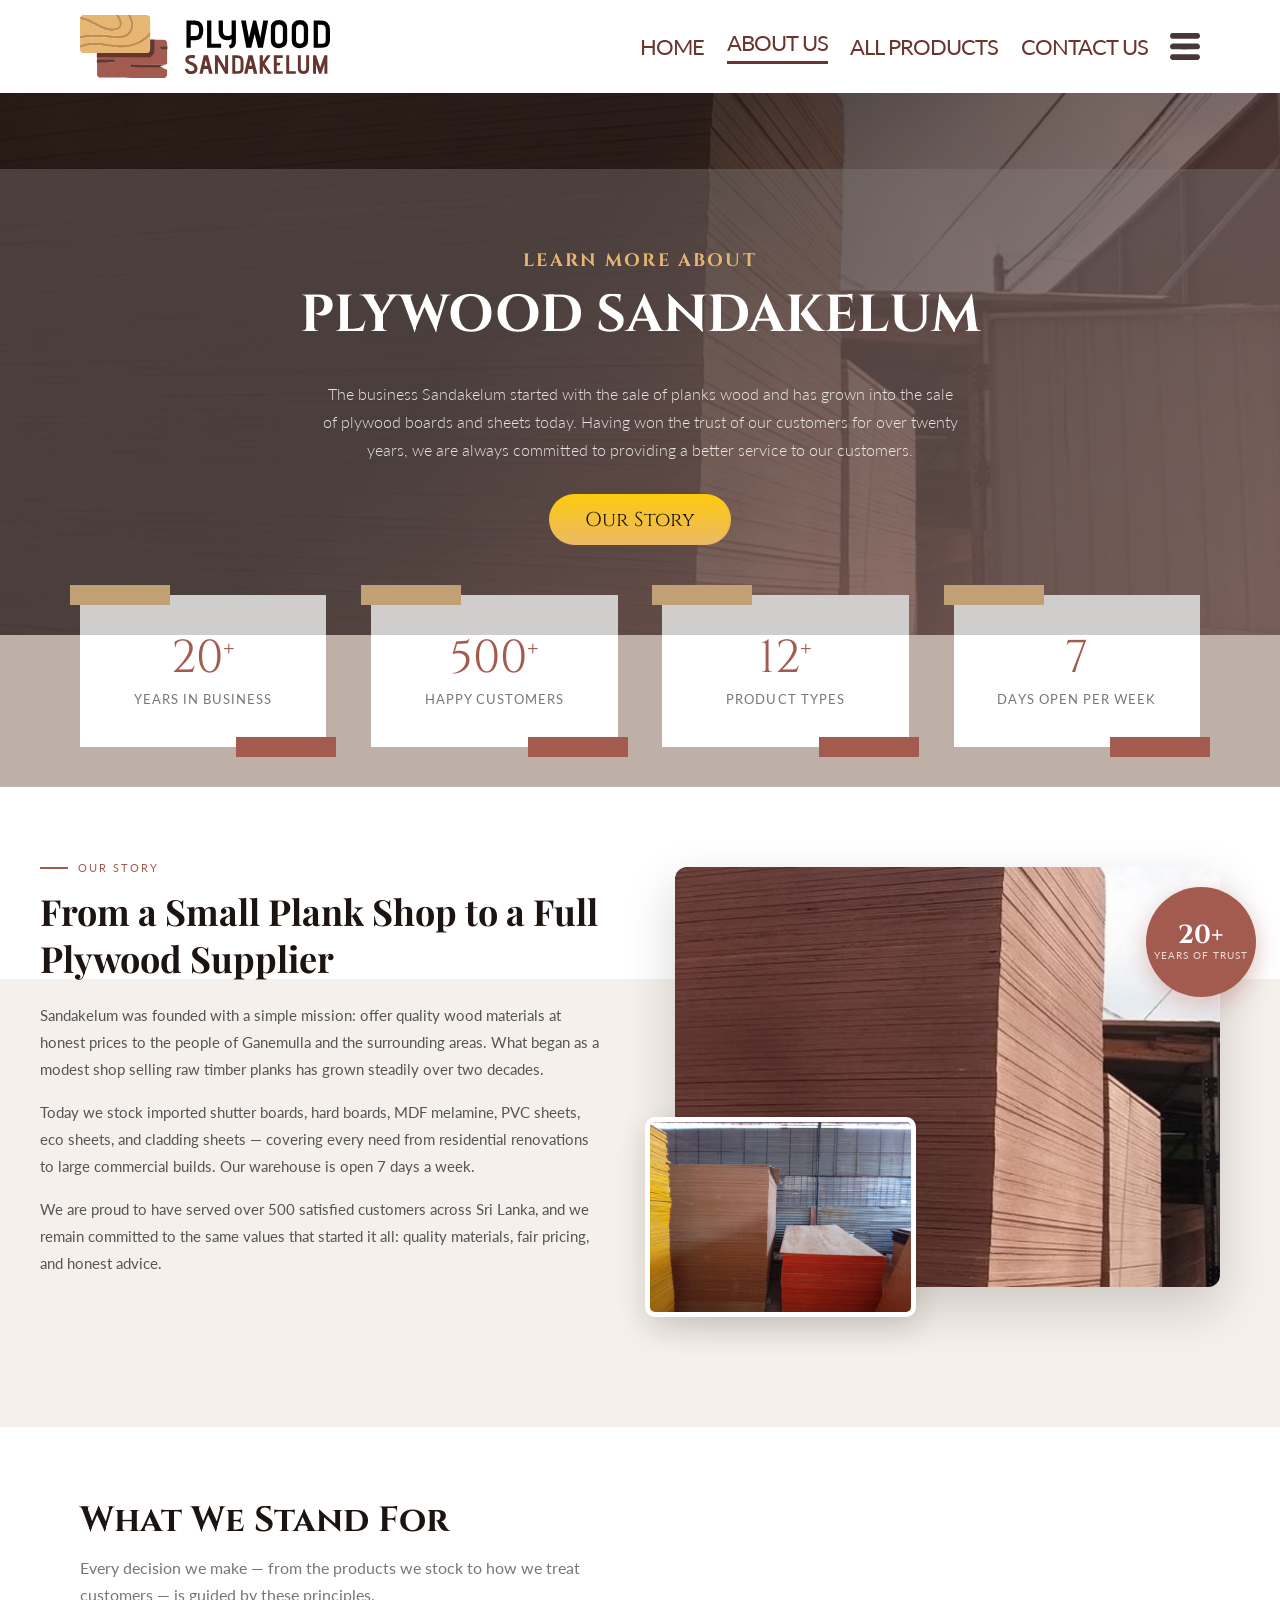
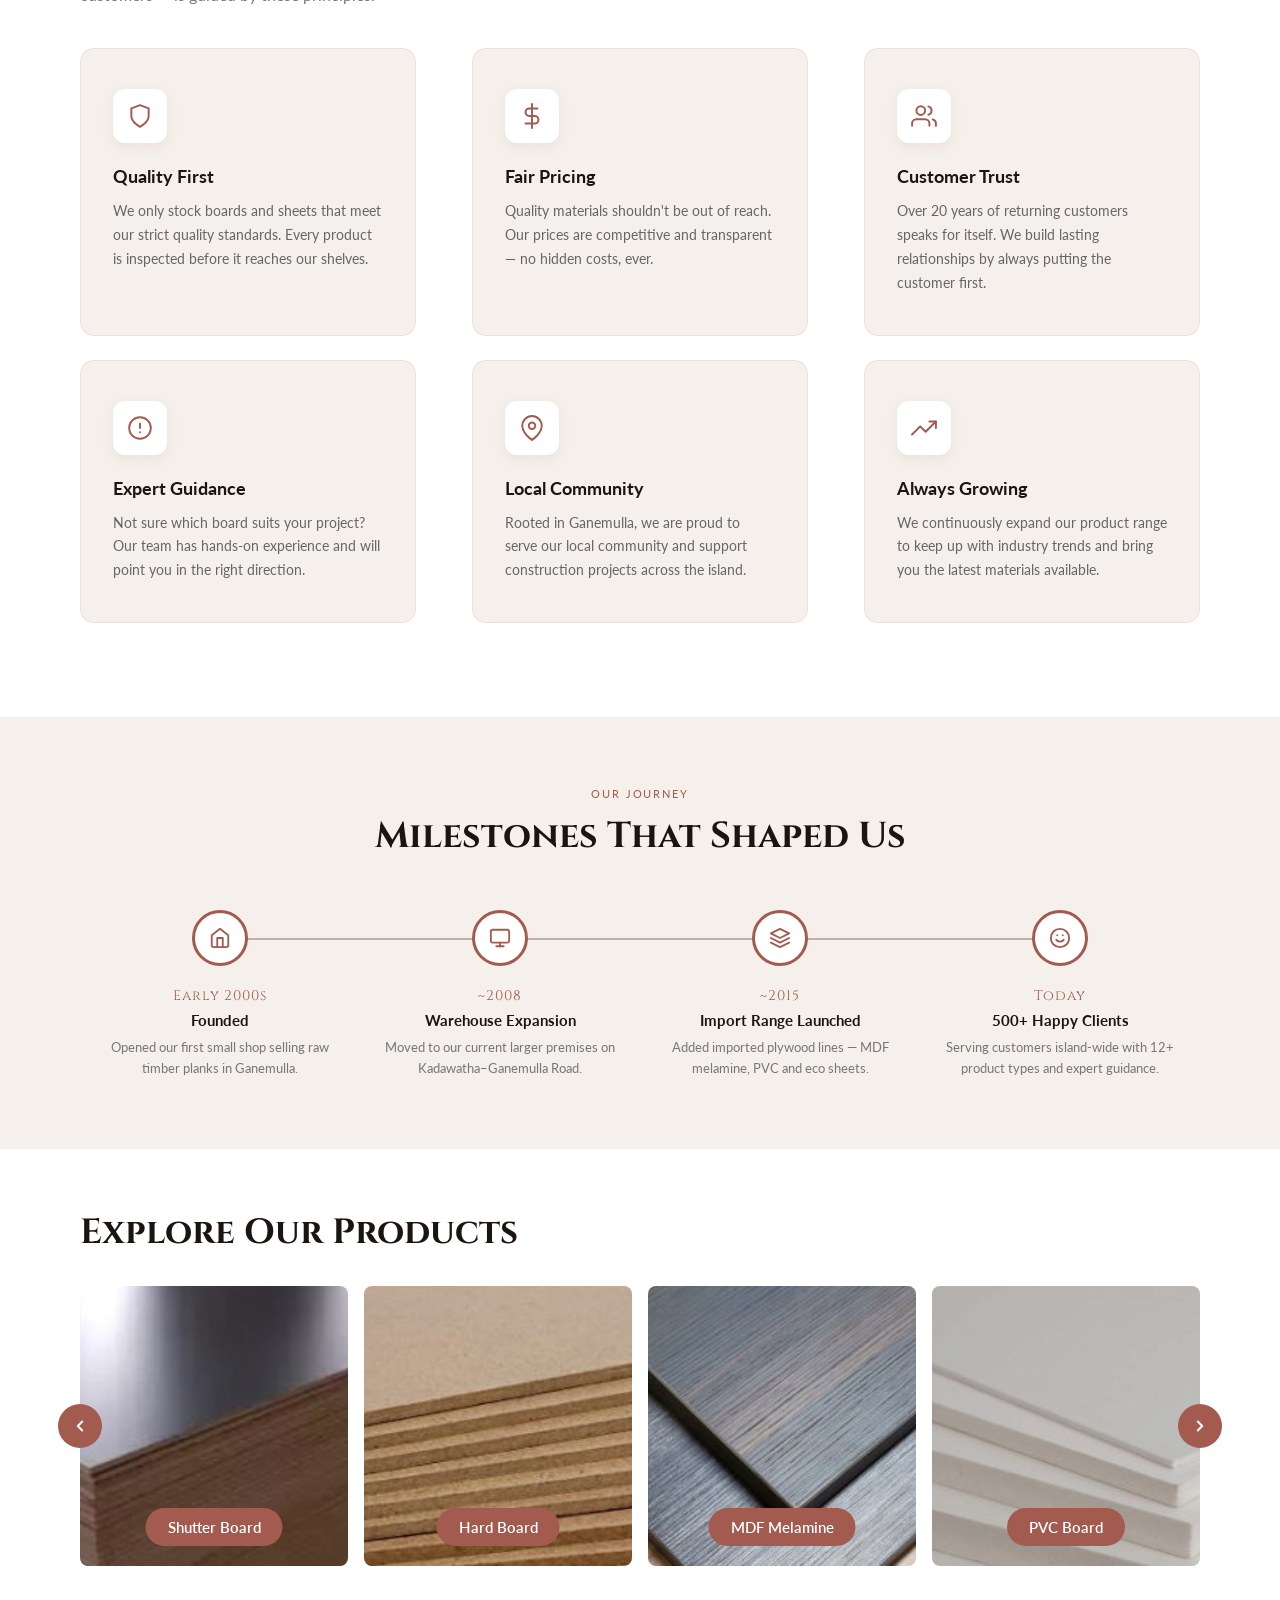
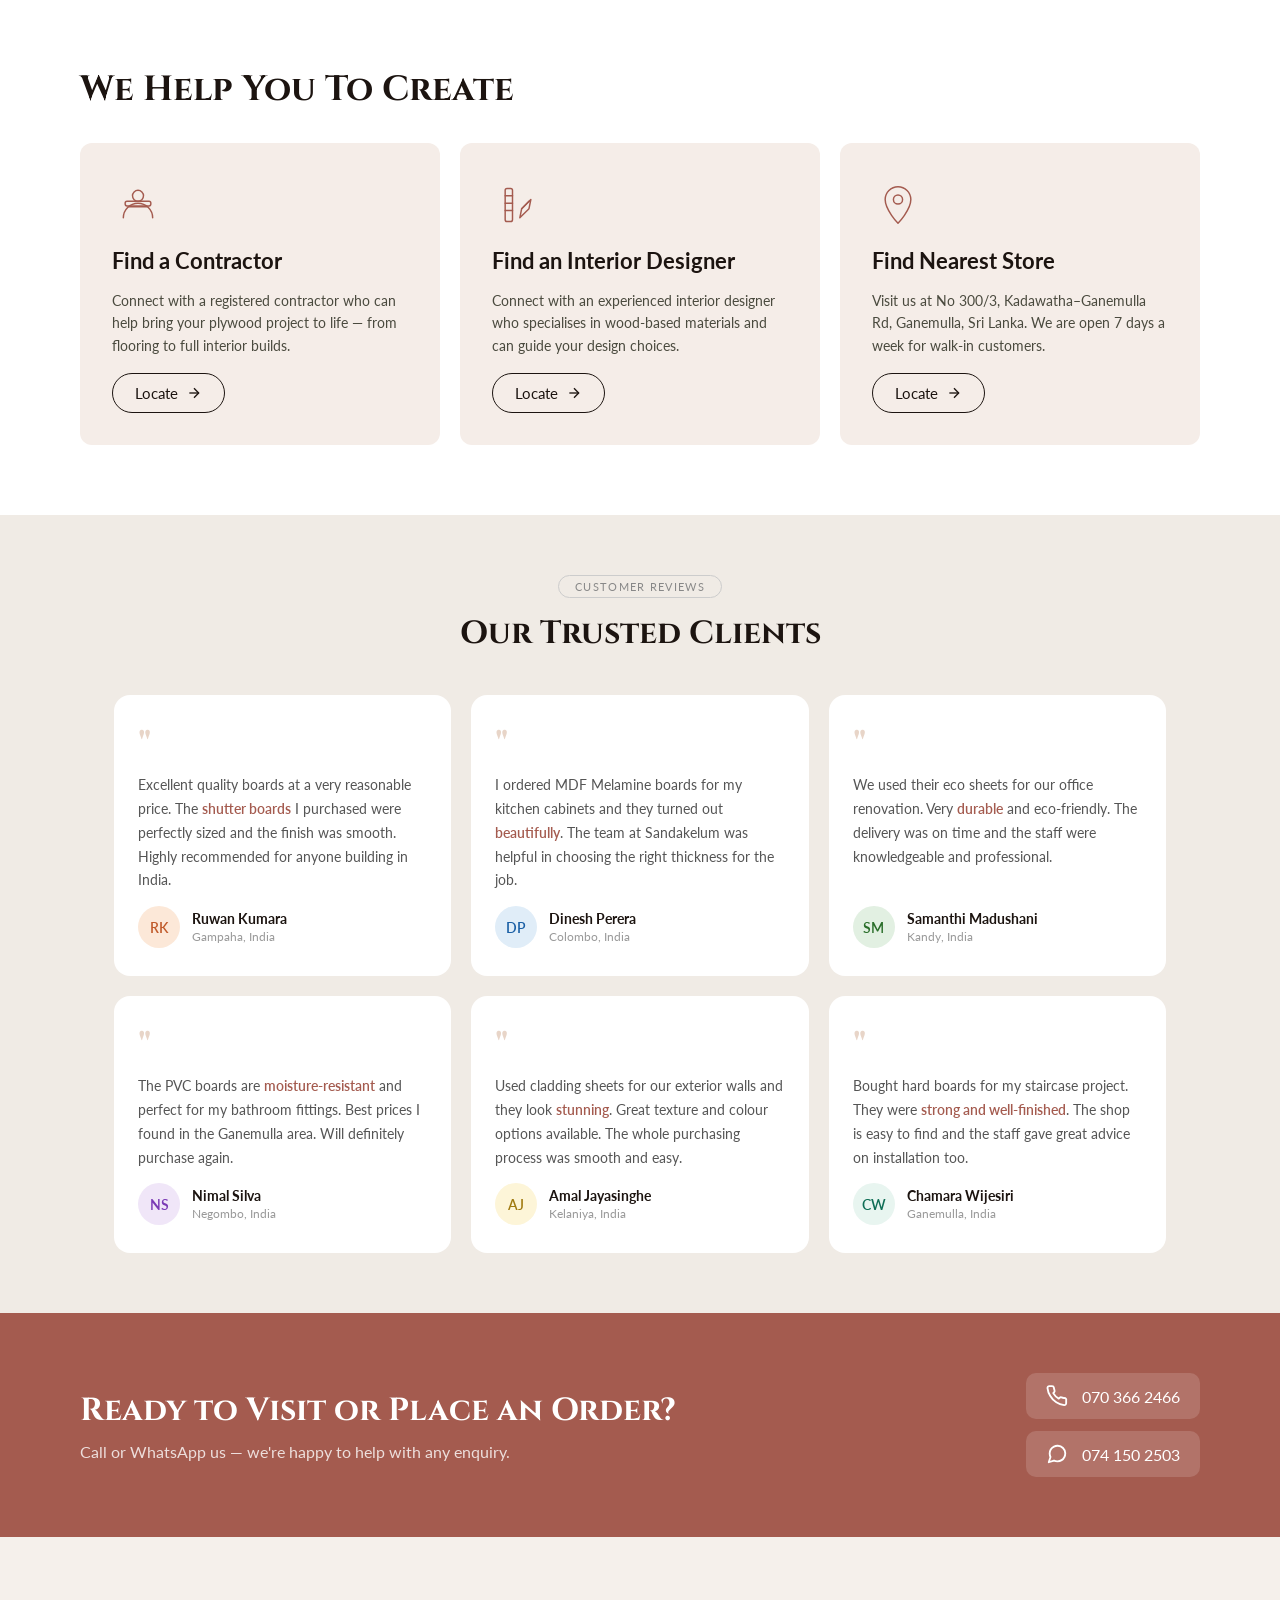
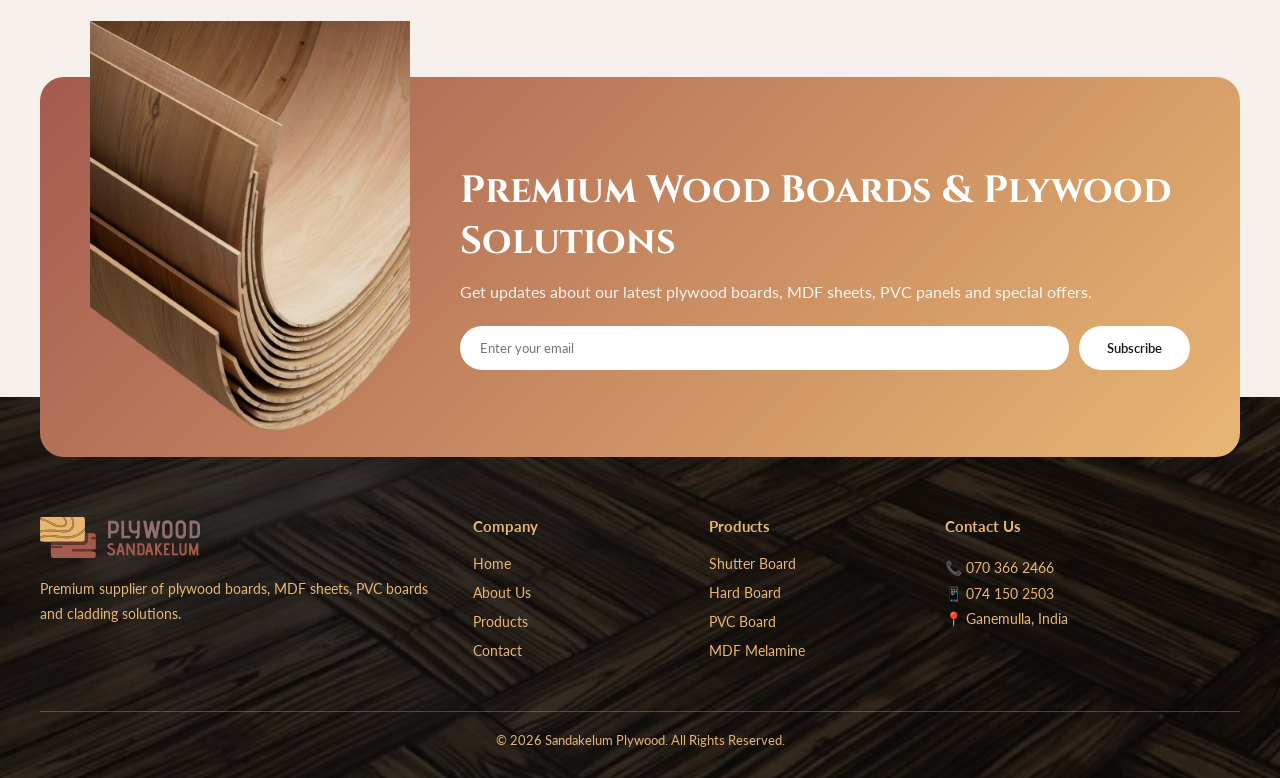
==== commit dc88ddbf: "latest code." ====
--- a/about-us.html
+++ b/about-us.html
@@ -1491,7 +1491,7 @@
               Excellent quality boards at a very reasonable price. The
               <span class="highlight">shutter boards</span> I purchased were
               perfectly sized and the finish was smooth. Highly recommended for
-              anyone building in Sri Lanka.
+              anyone building in India.
             </p>
             <div class="testi-footer">
               <div class="testi-av" style="background: #fce8d8; color: #c05a2a">
@@ -1499,7 +1499,7 @@
               </div>
               <div>
                 <div class="testi-name">Ruwan Kumara</div>
-                <div class="testi-handle">Gampaha, Sri Lanka</div>
+                <div class="testi-handle">Gampaha, India</div>
               </div>
             </div>
           </div>
@@ -1517,7 +1517,7 @@
               </div>
               <div>
                 <div class="testi-name">Dinesh Perera</div>
-                <div class="testi-handle">Colombo, Sri Lanka</div>
+                <div class="testi-handle">Colombo, India</div>
               </div>
             </div>
           </div>
@@ -1535,7 +1535,7 @@
               </div>
               <div>
                 <div class="testi-name">Samanthi Madushani</div>
-                <div class="testi-handle">Kandy, Sri Lanka</div>
+                <div class="testi-handle">Kandy, India</div>
               </div>
             </div>
           </div>
@@ -1553,7 +1553,7 @@
               </div>
               <div>
                 <div class="testi-name">Nimal Silva</div>
-                <div class="testi-handle">Negombo, Sri Lanka</div>
+                <div class="testi-handle">Negombo, India</div>
               </div>
             </div>
           </div>
@@ -1571,7 +1571,7 @@
               </div>
               <div>
                 <div class="testi-name">Amal Jayasinghe</div>
-                <div class="testi-handle">Kelaniya, Sri Lanka</div>
+                <div class="testi-handle">Kelaniya, India</div>
               </div>
             </div>
           </div>
@@ -1589,7 +1589,7 @@
               </div>
               <div>
                 <div class="testi-name">Chamara Wijesiri</div>
-                <div class="testi-handle">Ganemulla, Sri Lanka</div>
+                <div class="testi-handle">Ganemulla, India</div>
               </div>
             </div>
           </div>
@@ -1673,7 +1673,7 @@
           <h4>Contact Us</h4>
           <p>📞 070 366 2466</p>
           <p>📱 074 150 2503</p>
-          <p>📍 Ganemulla, Sri Lanka</p>
+          <p>📍 Ganemulla, India</p>
         </div>
       </div>
       <div class="footer-bottom">
